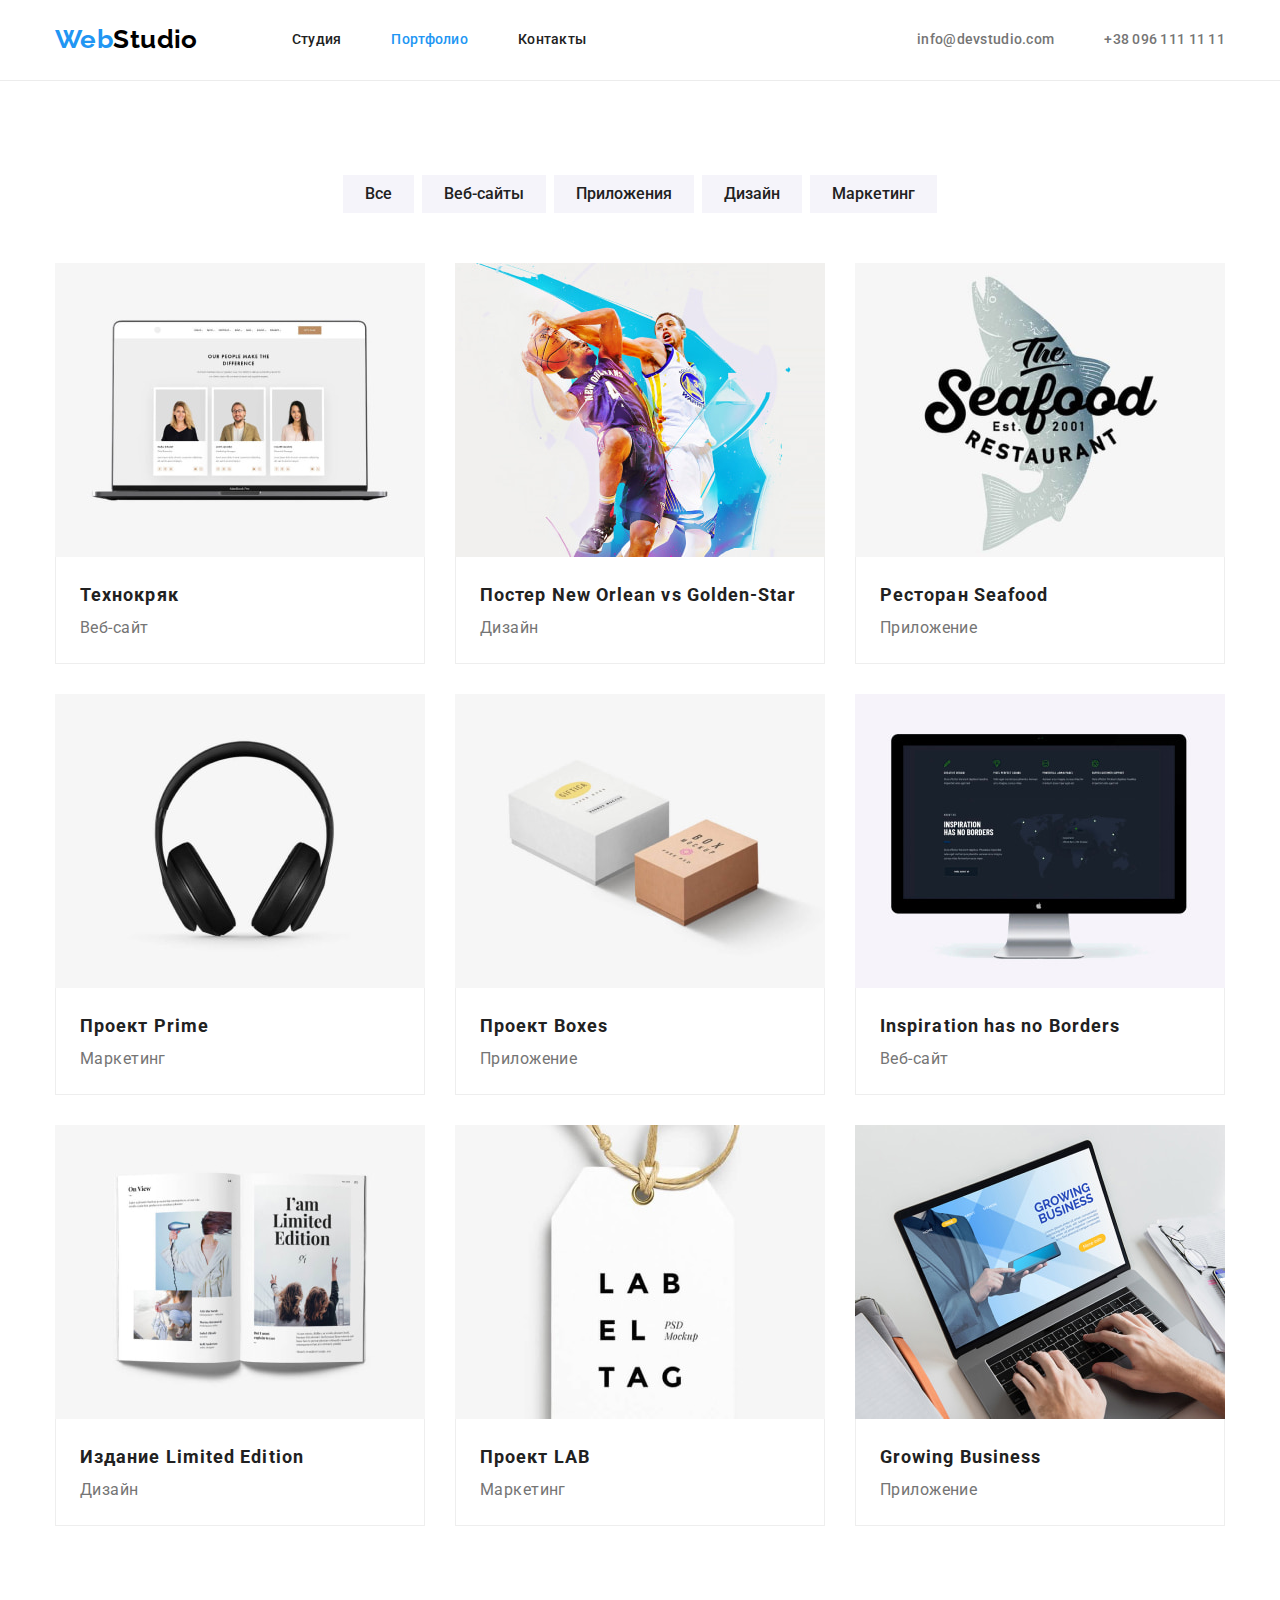
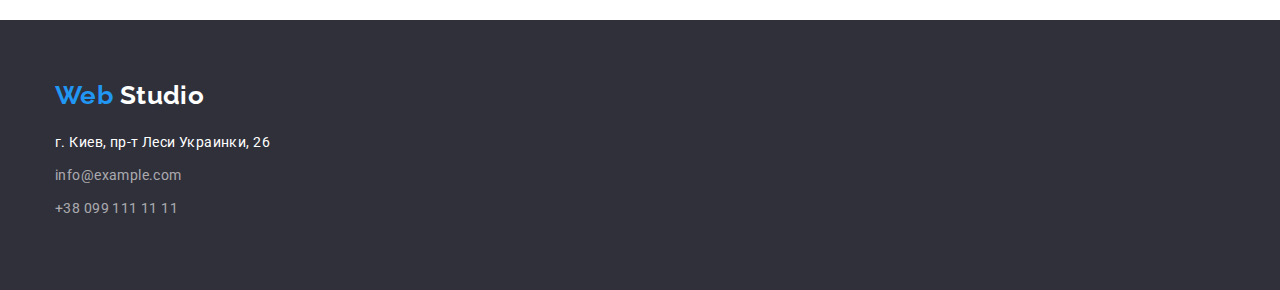
==== portfolio.html @ d034df0b "Initial commit" ====
<!DOCTYPE html>
<html lang="ru">
<head>
    <meta charset="UTF-8">
    <meta http-equiv="X-UA-Compatible" content="IE=edge">
    <meta name="viewport" content="width=device-width, initial-scale=1.0">
    <title>Portfolio</title>

    <link rel="preconnect" href="https://fonts.googleapis.com">
    <link rel="preconnect" href="https://fonts.gstatic.com" crossorigin>
    <link href="https://fonts.googleapis.com/css2?family=Raleway:wght@700&family=Roboto:wght@400;500;700;900&display=swap"
        rel="stylesheet">
    <link rel="stylesheet" href="https://cdnjs.cloudflare.com/ajax/libs/modern-normalize/1.1.0/modern-normalize.min.css">
    <link rel="stylesheet" href="./css/styles.css">
</head>
<body>
        <!-- Header -->
        <header class="header">
           <div class="container main-nav">             
                <nav class="nav">
                    <a href="./" class="logo" lang="en"><span class="logo-accent">Web</span>Studio</a>

                    <ul class="site-nav list">
                        <li class="nav-item"><a href="./" class="nav-link link">Студия</a></li>
                        <li class="nav-item"><a href="./portfolio.html" class="nav-link current-nav link">Портфолио</a></li>
                        <li class="nav-item"><a href="" class="nav-link link">Контакты</a></li>
                    </ul>
                </nav>
                
                <ul class="contact-nav list">
                    <li class="contact-item"><a href="mailto:info@devstudio.com" class="contact-link link">info@devstudio.com</a>
                    </li>
                    <li class="contact-item"><a href="tel:+380961111111" class="contact-link link">+38 096 111 11 11</a></li>
                </ul>
           </div>
        </header>
        
        
        <!-- Main -->
        <main>
            <section class="portfolio section">
                <div class="container">
                    <h2 class="section-title visually-hidden">Портфолио</h2>
                    
                    <!-- Filters -->
                    <ul class="portfolio-filters list">
                        <li class="item"><button type="button" class="portfolio-btn btn ">Все</button></li>
                        <li class="item"><button type="button" class="portfolio-btn btn">Веб-сайты</button></li>
                        <li class="item"><button type="button" class="portfolio-btn btn">Приложения</button></li>
                        <li class="item"><button type="button" class="portfolio-btn btn">Дизайн</button></li>
                        <li class="item"><button type="button" class="portfolio-btn btn">Маркетинг</button></li>
                    </ul>
                    
                    <!-- Projects -->
                    <!-- 1-3 -->
                    <ul class="portfolio-list list">
                        <li class="portfolio-item">
                            <a href="" class="portfolio-link link">
                                <div class="portfolio-thumb">
                                    <img src="./images/portfolio/img.jpg" alt="Технокряк" width="370" height="294">
                                </div>

                                <div class="portfolio-content">
                                    <h3 class="portfolio-title">Технокряк</h3>
                                    <p class="portfolio-text">Веб-сайт</p>
                               </div>  
                            </a>
                        </li>
                        
                        <li class="portfolio-item">
                            <a href="" class="portfolio-link link">
                                <div class="portfolio-thumb">
                                    <img src="./images/portfolio/img-1.jpg" alt="Постер New Orlean vs Golden Star" width="370" height="294">
                                </div>

                                <div class="portfolio-content">
                                    <h3 class="portfolio-title">Постер New Orlean vs Golden-Star</h3>
                                    <p class="portfolio-text">Дизайн</p>
                                </div>
                            </a>
                        </li>

                        <li class="portfolio-item">
                            <a href="" class="portfolio-link link">
                                <div class="portfolio-thumb">
                                    <img src="./images/portfolio/img-2.jpg" alt="Ресторан Seafood" width="370" height="294">
                                </div>

                                <div class="portfolio-content">
                                    <h3 class="portfolio-title">Ресторан Seafood</h3>
                                    <p class="portfolio-text">Приложение</p>
                                </div> 
                            </a>
                        </li>

                        <!-- 4-6 -->
                        <li class="portfolio-item">
                            <a href="" class="portfolio-link link">
                                <div class="portfolio-thumb">
                                    <img src="./images/portfolio/img-3.jpg" alt="Проект Prime" width="370" height="294">
                                </div>

                                <div class="portfolio-content">
                                    <h3 class="portfolio-title">Проект Prime</h3>
                                    <p class="portfolio-text">Маркетинг</p>
                                </div>
                            </a>
                        </li>

                        <li class="portfolio-item">
                            <a href="" class="portfolio-link link">
                                <div class="portfolio-thumb">
                                    <img src="./images/portfolio/img-4.jpg" alt="Проект Boxes" width="370" height="294">
                                </div>

                                <div class="portfolio-content">
                                    <h3 class="portfolio-title">Проект Boxes</h3>
                                    <p class="portfolio-text">Приложение</p>
                                </div>
                            </a>
                        </li>

                        <li class="portfolio-item">
                            <a href="" class="portfolio-link link">
                                <div class="portfolio-thumb">
                                    <img src="./images/portfolio/img-5.jpg" alt="Inspiration has no Borders" width="370" height="294">
                                </div>

                                <div class="portfolio-content">
                                    <h3 class="portfolio-title">Inspiration has no Borders</h3>
                                    <p class="portfolio-text">Веб-сайт</p>
                                </div>
                            </a>
                        </li>

                        <!-- 7-9 -->
                        <li class="portfolio-item">
                            <a href="" class="portfolio-link link">
                                <div class="portfolio-thumb">
                                    <img src="./images/portfolio/img-6.jpg" alt="Издание Limited Edition" width="370" height="294">
                                </div>

                                <div class="portfolio-content">
                                    <h3 class="portfolio-title">Издание Limited Edition</h3>
                                    <p class="portfolio-text">Дизайн</p>
                                </div>
                            </a>
                        </li>

                        <li class="portfolio-item">
                            <a href="" class="portfolio-link link">
                                <div class="portfolio-thumb">
                                    <img src="./images/portfolio/img-7.jpg" alt="Проект LAB" width="370" height="294">
                                </div>

                                <div class="portfolio-content">
                                    <h3 class="portfolio-title">Проект LAB</h3>
                                    <p class="portfolio-text">Маркетинг</p>
                                </div>
                            </a>
                        </li>

                        <li class="portfolio-item">
                            <a href="" class="portfolio-link link">
                                <div class="portfolio-thumb">
                                    <img src="./images/portfolio/img-8.jpg" alt="Growing Business" width="370" height="294">
                                </div>

                                <div class="portfolio-content">
                                    <h3 class="portfolio-title">Growing Business</h3>
                                    <p class="portfolio-text">Приложение</p>
                                </div>
                            </a>
                        </li>

                    </ul>
                </div>
             </section>
        </main>
        
        <!-- Footer -->
        <footer class="footer">
            <div class="container">
                <a href="./" class="logo footer-logo" lang="en"> <span class="logo-accent">Web</span> Studio</a>
                <address class="address">
                    <ul class="list">
                        <li class="address-item"><a href="https://goo.gl/maps/2UURq9KAm3fEJeZc8" target="_blank" rel="noopener noreferrer"
                                class="address-link link location">г. Киев, пр-т Леси Украинки, 26</a></li>
                        <li class="address-item"><a href="mailto:info@example.com" class="address-link link">info@example.com</a></li>
                        <li class="address-item"><a href="tel:+380991111111" class="address-link link">+38 099 111 11 11</a></li>
                    </ul>
                </address>
            </div>
        </footer>
</body>
</html>
---- css/styles.css ----
:root {
  --main-font: Roboto, sans-serif;
  --secondary-font: Raleway, sans-serif;

  --primary-txt: #757575;
  --secondary-txt: #212121;
  --accent-txt: #2196f3;

  --primary-btn-txt: #212121;
  --primary-btn-bgc: #f5f4fa;
  --secondary-btn-txt: #ffffff;
  --secondary-btn-bgc: #2196f3;

  --primary-bg: #fff;
  --secondary-bg: #f5f4fa;
  --footer-bgc: #2f303a;

  /* card-set-gap */
  --features-card-set-gap: 30px;
  --portfolio-card-set-gap: 30px;
}

body {
  font-family: var(--main-font);
  font-size: 14px;
  line-height: 1.71;
  letter-spacing: 0.03em;

  color: var(--primary-txt);
  background-color: var(--primary-bg);
}

h1,
h2,
h3,
p {
  margin: 0;
}

img {
  display: block;
  min-width: 100%;
  height: auto;
}

.container {
  width: 1200px;
  margin: 0 auto;
  padding: 0 15px;
}

.btn {
  display: inline-block;
  font-family: inherit;
  cursor: pointer;

  border: none;
}

.list {
  list-style: none;
  margin: 0;
  padding: 0;
}

.link {
  text-decoration: none;

  color: inherit;
}

.visually-hidden {
  position: absolute;
  white-space: nowrap;
  width: 1px;
  height: 1px;
  overflow: hidden;
  border: 0;
  padding: 0;
  clip: rect(0 0 0 0);
  clip-path: inset(50%);
  margin: -1px;
}

/* Header */
.header {
  border-bottom: 1px solid #ececec;
  background-color: var(--primary-bg);
}
/* Logo */
.logo {
  font-family: var(--secondary-font);
  font-weight: 700;
  font-size: 26px;
  line-height: 1.2;
  text-decoration: none;

  color: #000000;
}

.logo-accent {
  color: #2196f3;
}

/* Site-Navigation */
.main-nav {
  display: flex;
  align-items: center;
}
.nav {
  display: flex;
  align-items: center;
}
.site-nav {
  display: flex;

  margin-left: 94px;
}
.nav-item + .nav-item {
  margin-left: 50px;
}

.nav-link {
  display: block;
  padding: 32px 0;
  font-weight: 500;
  line-height: 1.14;
  letter-spacing: 0.02em;

  color: var(--secondary-txt);
}

/* Contact-navigation */

.contact-nav {
  display: flex;

  margin-left: auto;
}
.contact-item + .contact-item {
  margin-left: 50px;
}

.contact-link {
  font-weight: 500;
  line-height: 1.14;
  letter-spacing: 0.02em;
}

/* Hover-header*/
.nav-link:hover,
.nav-link:focus {
  color: var(--accent-txt);
}

.current-nav {
  color: var(--accent-txt);
}

.contact-link:hover,
.contact-link:focus {
  color: var(--accent-txt);
}

/* Main */
/* Hero */
.hero {
  padding: 200px 0;
  text-align: center;

  background-color: #2f303a;
}
.hero-title {
  margin-bottom: 30px;

  font-weight: 900;
  font-size: 44px;
  line-height: 1.36;
  letter-spacing: 0.06em;
  text-transform: uppercase;

  color: #ffffff;
}
.hero-btn {
  padding: 10px 32px;
  border-radius: 4px;

  justify-content: center;

  font-weight: 700;
  font-size: 16px;
  line-height: 1.87;
  text-align: center;
  letter-spacing: 0.06em;

  color: var(--secondary-btn-txt);
  background-color: var(--secondary-btn-bgc);
}

.hero-btn:hover {
  background-color: #188ce8;
}

/* Section */
.section {
  padding: 94px 0;
}

.section-title {
  margin-bottom: 50px;

  font-size: 36px;
  line-height: 1.167;
  text-align: center;

  color: var(--secondary-txt);
}

/* Особенности */

.features.section {
  padding-bottom: 0;
}

.features-list {
  display: flex;
  flex-wrap: wrap;
  margin-left: calc(-1 * var(--features-card-set-gap));
  margin-top: calc(-1 * var(--features-card-set-gap));
}

.features-item {
  flex-basis: calc(100% / 4 - var(--features-card-set-gap));
  margin-left: var(--features-card-set-gap);
  margin-top: var(--features-card-set-gap);
}

.features-title {
  margin-bottom: 10px;
  font-size: 14px;
  line-height: 1.14;
  text-transform: uppercase;

  color: var(--secondary-txt);
}

/* Чем мы занимаемся */

.services-list {
  display: flex;
}

.services-item + .services-item {
  margin-left: 30px;
}

/* Наша команда */
.command-section {
  background-color: var(--secondary-bg);
}

.command-list {
  display: flex;
  flex-wrap: wrap;
  margin-left: -30px;
  margin-top: -30px;
}

.command-item {
  flex-basis: calc(100% / 4 - 30px);
  margin-left: 30px;
  margin-top: 30px;

  background-color: #fff;
}

.command-content {
  padding: 30px 0;
}
.command-title {
  margin-bottom: 10px;

  font-weight: 500;
  font-size: 16px;
  line-height: 1.19;
  text-align: center;

  color: var(--secondary-txt);
}
.command-text {
  font-weight: 400;
  font-size: 16px;
  line-height: 1.19;
  text-align: center;
}

/* Portfolio */

.portfolio-btn {
  padding: 6px 22px;
  font-weight: 500;
  font-size: 16px;
  line-height: 1.62;
  text-align: center;

  color: var(--primary-btn-txt);
  background-color: var(--primary-btn-bgc);
}

.portfolio-btn:hover,
.portfolio-btn:focus {
  color: var(--secondary-btn-txt);
  background-color: var(--secondary-btn-bgc);
}

/* Portfolio cards */

.portfolio-filters {
  display: flex;
  justify-content: center;

  margin-bottom: 50px;
}
.portfolio-filters .item + .item {
  margin-left: 8px;
}

.portfolio-btn {
  padding: 6px 22px;
}

.portfolio-list {
  display: flex;
  flex-wrap: wrap;

  margin-left: calc(-1 * var(--portfolio-card-set-gap));
  margin-top: calc(-1 * var(--portfolio-card-set-gap));
}

.portfolio-item {
  flex-basis: calc(100% / 3 - var(--portfolio-card-set-gap));
  margin-left: var(--portfolio-card-set-gap);
  margin-top: var(--portfolio-card-set-gap);
}

.portfolio-content {
  padding: 20px 24px;

  border-bottom: 1px solid rgba(238, 238, 238, 1);
  border-left: 1px solid rgba(238, 238, 238, 1);
  border-right: 1px solid rgba(238, 238, 238, 1);
}
.portfolio-title {
  font-size: 18px;
  line-height: 2;
  letter-spacing: 0.06em;

  color: var(--secondary-txt);
}
.portfolio-text {
  font-size: 16px;
  line-height: 1.87;
}

/* Footer */
.footer {
  padding: 60px 0;

  background-color: var(--footer-bgc);
}
.footer-logo {
  display: block;
  margin-bottom: 20px;

  color: #ffffff;
}
.address-item {
  margin-bottom: 9px;
}
.address-link {
  font-style: normal;

  color: rgba(255, 255, 255, 0.6);
}

.address-link.location {
  color: #ffffff;
}

.address-link:hover,
.address-link:focus {
  color: var(--accent-txt);
}
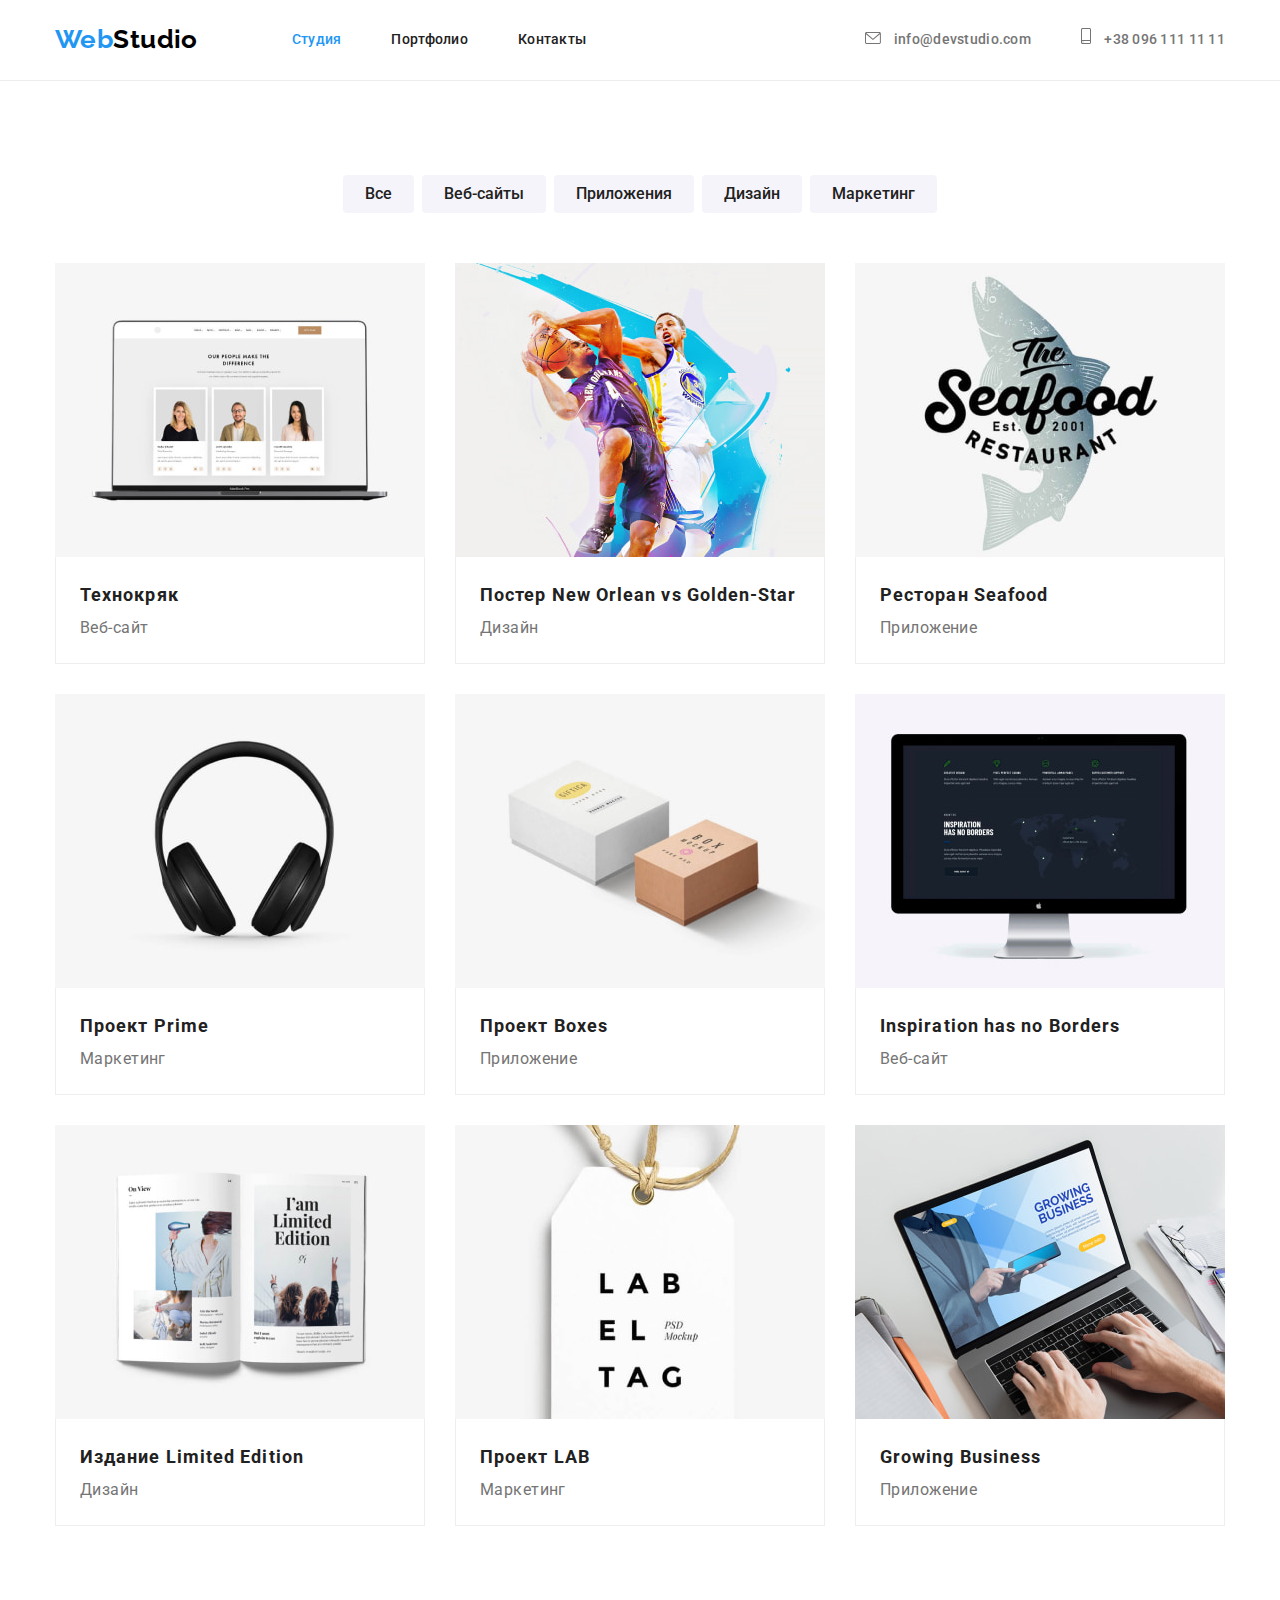
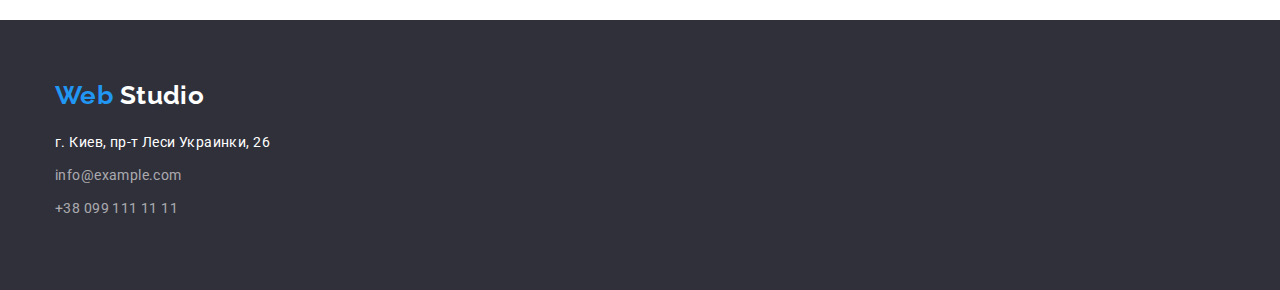
==== commit 41c3e418: "portfolio header+" ====
--- a/portfolio.html
+++ b/portfolio.html
@@ -16,23 +16,35 @@
 <body>
         <!-- Header -->
         <header class="header">
-           <div class="container main-nav">             
+            <div class="container main-nav">
                 <nav class="nav">
                     <a href="./" class="logo" lang="en"><span class="logo-accent">Web</span>Studio</a>
-
+        
                     <ul class="site-nav list">
-                        <li class="nav-item"><a href="./" class="nav-link link">Студия</a></li>
-                        <li class="nav-item"><a href="./portfolio.html" class="nav-link current-nav link">Портфолио</a></li>
+                        <li class="nav-item"><a href="./" class="nav-link current-nav link">Студия</a></li>
+                        <li class="nav-item"><a href="./portfolio.html" class="nav-link link">Портфолио</a></li>
                         <li class="nav-item"><a href="" class="nav-link link">Контакты</a></li>
                     </ul>
                 </nav>
-                
+        
                 <ul class="contact-nav list">
-                    <li class="contact-item"><a href="mailto:info@devstudio.com" class="contact-link link">info@devstudio.com</a>
+                    <li class="contact-item">
+                        <a href="mailto:info@devstudio.com" class="contact-link link">
+                            <svg class="contact-icon" width="16" height="12">
+                                <use href="./images/icons.svg#icon-envelope"></use>
+                            </svg>
+                            info@devstudio.com
+                        </a>
                     </li>
-                    <li class="contact-item"><a href="tel:+380961111111" class="contact-link link">+38 096 111 11 11</a></li>
+                    <li class="contact-item">
+                        <a href="tel:+380961111111" class="contact-link link">
+                            <svg class="contact-icon" width="10" height="16">
+                                <use href="./images/icons.svg#icon-smartphone"></use>
+                            </svg>
+                            +38 096 111 11 11</a>
+                    </li>
                 </ul>
-           </div>
+            </div>
         </header>
         
         
--- a/css/styles.css
+++ b/css/styles.css
@@ -55,6 +55,7 @@
   cursor: pointer;
 
   border: none;
+  border-radius: 4px;
 }
 
 .list {
@@ -147,6 +148,12 @@
   letter-spacing: 0.02em;
 }
 
+.contact-icon {
+  margin-right: 10px;
+
+  fill: currentColor;
+}
+
 /* Hover-header*/
 .nav-link:hover,
 .nav-link:focus {
@@ -170,6 +177,17 @@
 
   background-color: #2f303a;
 }
+.overlay {
+  max-width: 1600px;
+  height: 600px;
+  margin: 0 auto;
+  background-image: linear-gradient(to right, rgba(47, 48, 58, 0.4), rgba(47, 48, 58, 0.4)),
+    url(../images/hero-bg-pic.jpg);
+  background-repeat: no-repeat;
+  background-position: center;
+  background-size: cover;
+}
+
 .hero-title {
   margin-bottom: 30px;
 
@@ -183,7 +201,6 @@
 }
 .hero-btn {
   padding: 10px 32px;
-  border-radius: 4px;
 
   justify-content: center;
 
@@ -234,7 +251,15 @@
   margin-left: var(--features-card-set-gap);
   margin-top: var(--features-card-set-gap);
 }
-
+.features-icon-bgc {
+  padding: 25px 100px;
+  margin-bottom: 30px;
+  background-color: #f5f4fa;
+}
+.features-icon {
+  width: 70px;
+  height: 70px;
+}
 .features-title {
   margin-bottom: 10px;
   font-size: 14px;
@@ -272,6 +297,10 @@
   margin-top: 30px;
 
   background-color: #fff;
+
+  box-shadow: 0px 1px 3px rgba(0, 0, 0, 0.12), 0px 1px 1px rgba(0, 0, 0, 0.14),
+    0px 2px 1px rgba(0, 0, 0, 0.2);
+  border-radius: 0px 0px 4px 4px;
 }
 
 .command-content {
@@ -294,7 +323,17 @@
   text-align: center;
 }
 
-/* Portfolio */
+/* Portfolio filters (buttons) */
+
+.portfolio-filters {
+  display: flex;
+  justify-content: center;
+
+  margin-bottom: 50px;
+}
+.portfolio-filters .item + .item {
+  margin-left: 8px;
+}
 
 .portfolio-btn {
   padding: 6px 22px;
@@ -311,23 +350,12 @@
 .portfolio-btn:focus {
   color: var(--secondary-btn-txt);
   background-color: var(--secondary-btn-bgc);
+
+  box-shadow: 0px 3px 1px rgba(0, 0, 0, 0.1), 0px 1px 2px rgba(0, 0, 0, 0.08),
+    0px 2px 2px rgba(0, 0, 0, 0.12);
 }
 
 /* Portfolio cards */
-
-.portfolio-filters {
-  display: flex;
-  justify-content: center;
-
-  margin-bottom: 50px;
-}
-.portfolio-filters .item + .item {
-  margin-left: 8px;
-}
-
-.portfolio-btn {
-  padding: 6px 22px;
-}
 
 .portfolio-list {
   display: flex;
@@ -342,13 +370,18 @@
   margin-left: var(--portfolio-card-set-gap);
   margin-top: var(--portfolio-card-set-gap);
 }
+.portfolio-item:hover,
+.portfolio-item:focus {
+  box-shadow: 0px 1px 1px rgba(0, 0, 0, 0.12), 0px 4px 4px rgba(0, 0, 0, 0.06),
+    1px 4px 6px rgba(0, 0, 0, 0.16);
+}
 
 .portfolio-content {
   padding: 20px 24px;
 
-  border-bottom: 1px solid rgba(238, 238, 238, 1);
-  border-left: 1px solid rgba(238, 238, 238, 1);
-  border-right: 1px solid rgba(238, 238, 238, 1);
+  border-bottom: 1px solid #eeeeee;
+  border-left: 1px solid #eeeeee;
+  border-right: 1px solid #eeeeee;
 }
 .portfolio-title {
   font-size: 18px;
@@ -391,3 +424,35 @@
 .address-link:focus {
   color: var(--accent-txt);
 }
+.footer-social-title {
+  font-weight: 700;
+  font-size: 14px;
+  line-height: 1.14;
+  text-transform: uppercase;
+
+  color: #ffffff;
+}
+.footer-social-list {
+  display: flex;
+}
+
+.footer-social-item:hover {
+  background-color: #2196f3;
+}
+
+.footer-social-link {
+  display: block;
+  width: 44px;
+  height: 44px;
+  padding: 12px;
+  cursor: pointer;
+
+  background-color: rgba(255, 255, 255, 0.1);
+
+  border-radius: 50%;
+}
+
+.footer-icon {
+  width: 20px;
+  height: 20px;
+}
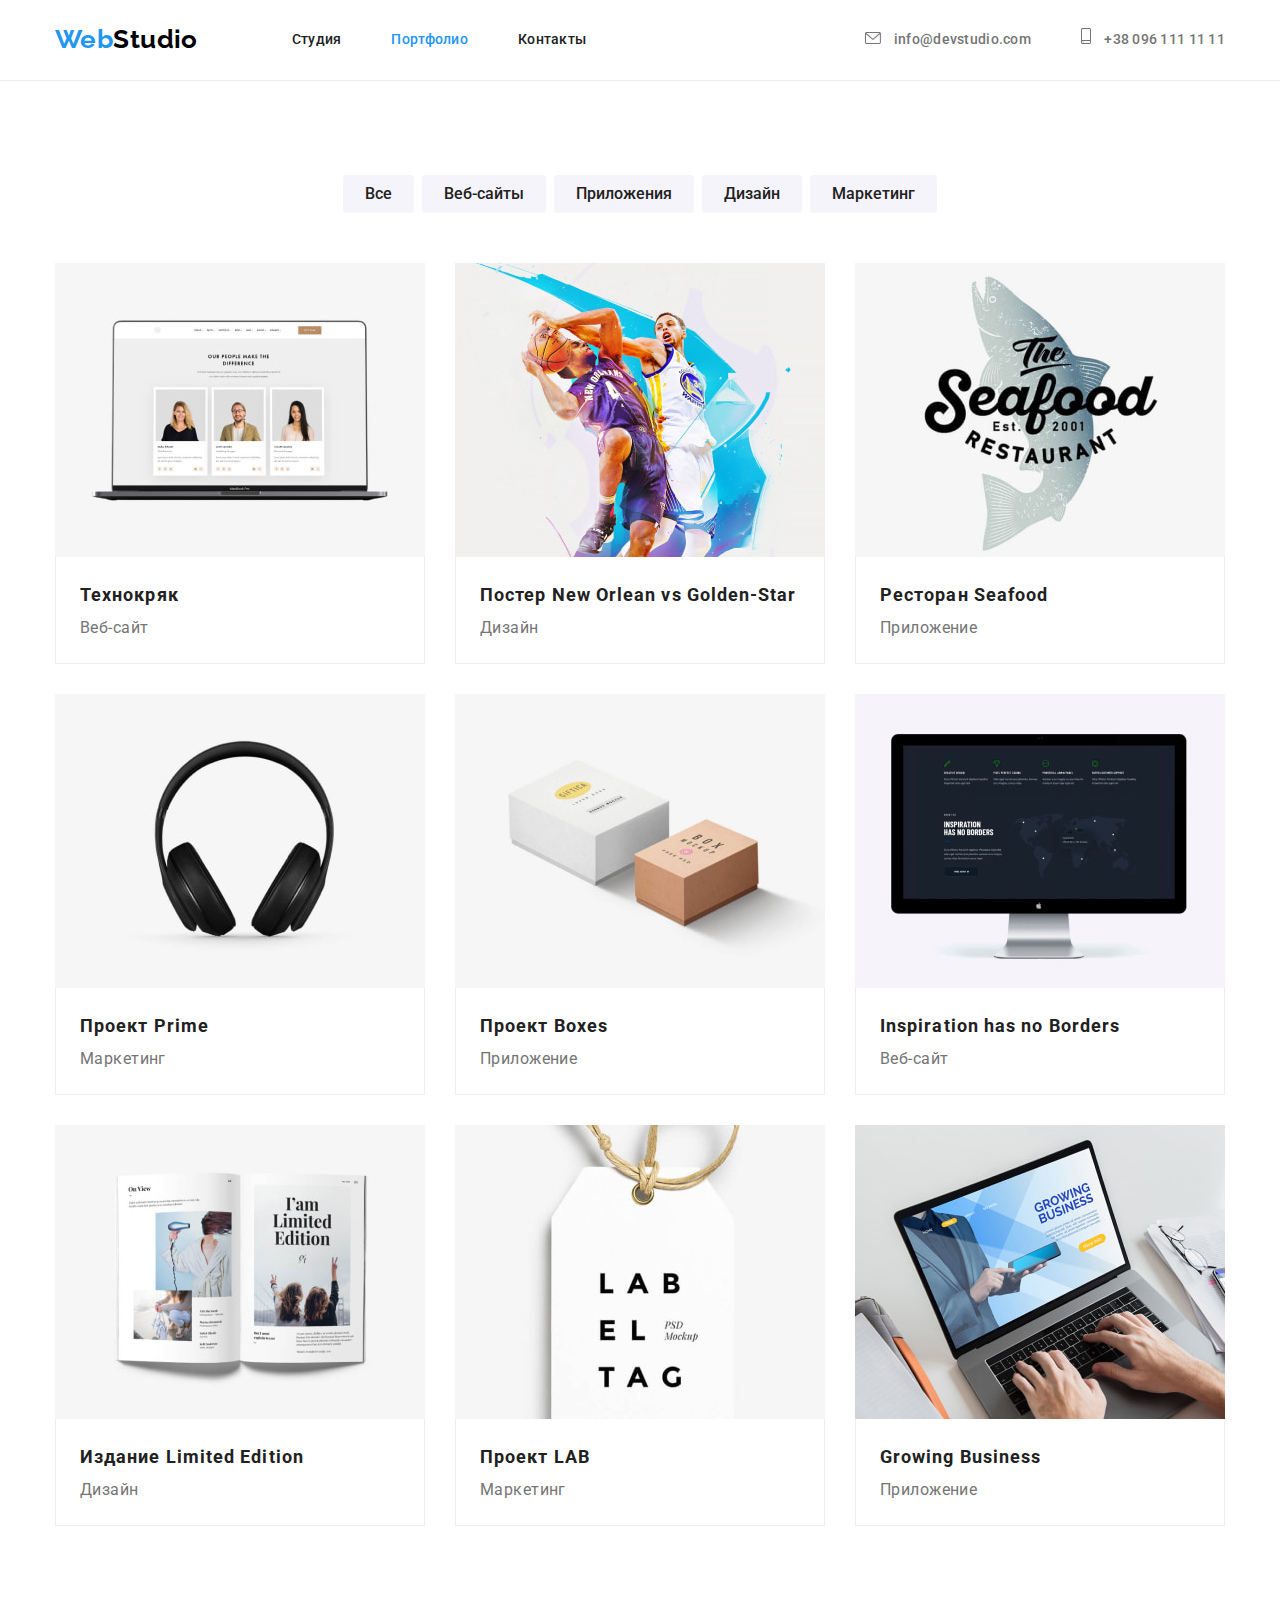
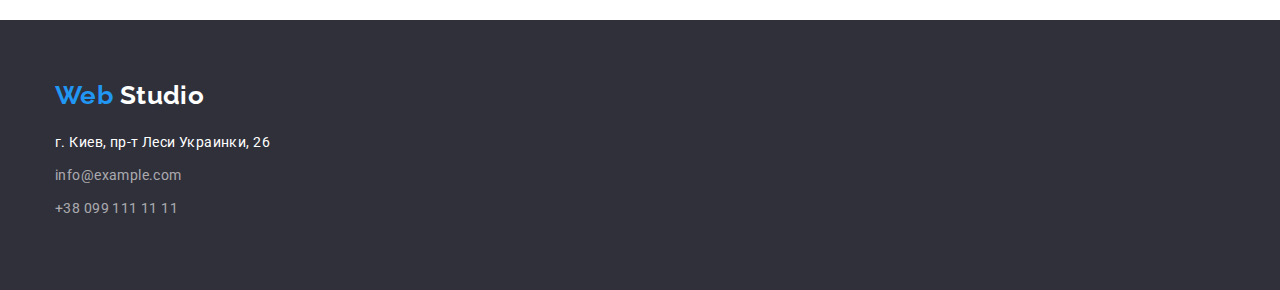
==== commit ff2c49dc: "Update portfolio.html" ====
--- a/portfolio.html
+++ b/portfolio.html
@@ -21,8 +21,8 @@
                     <a href="./" class="logo" lang="en"><span class="logo-accent">Web</span>Studio</a>
         
                     <ul class="site-nav list">
-                        <li class="nav-item"><a href="./" class="nav-link current-nav link">Студия</a></li>
-                        <li class="nav-item"><a href="./portfolio.html" class="nav-link link">Портфолио</a></li>
+                        <li class="nav-item"><a href="./" class="nav-link link">Студия</a></li>
+                        <li class="nav-item"><a href="./portfolio.html" class="nav-link current-nav link">Портфолио</a></li>
                         <li class="nav-item"><a href="" class="nav-link link">Контакты</a></li>
                     </ul>
                 </nav>
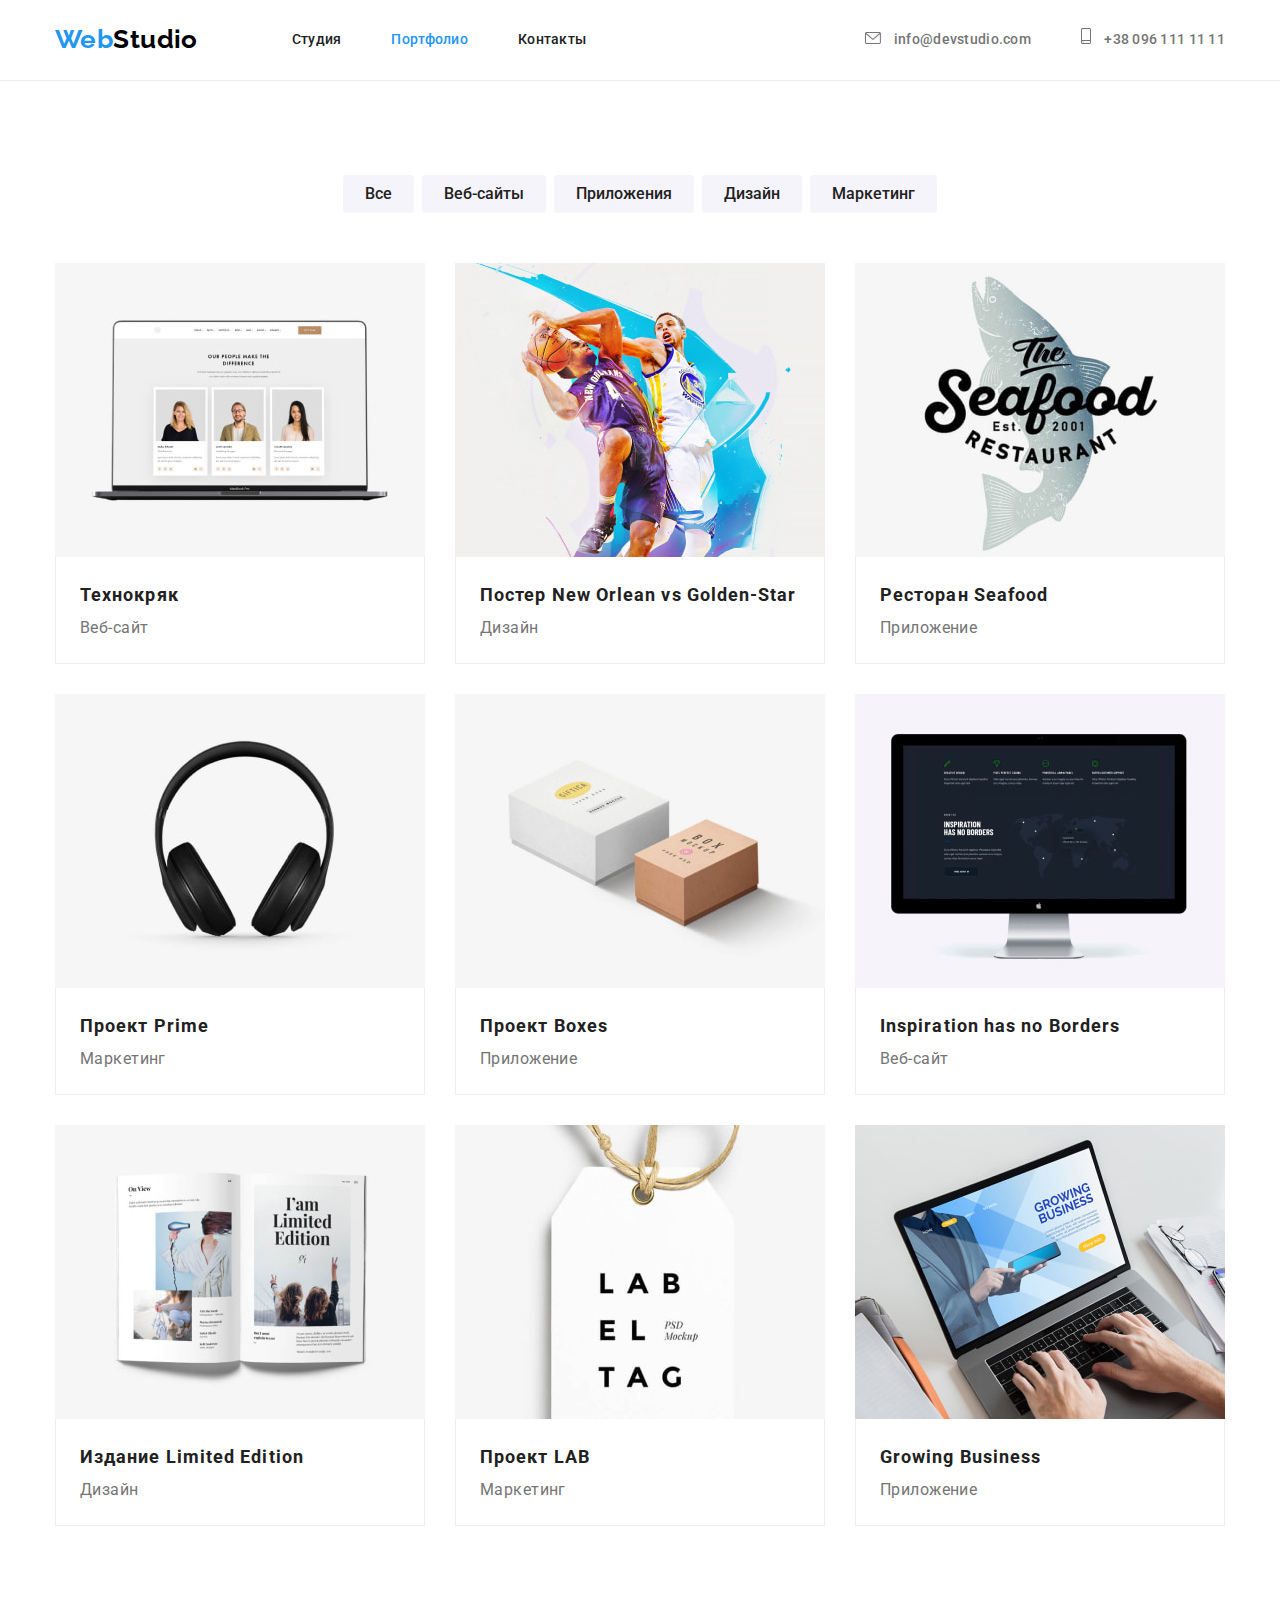
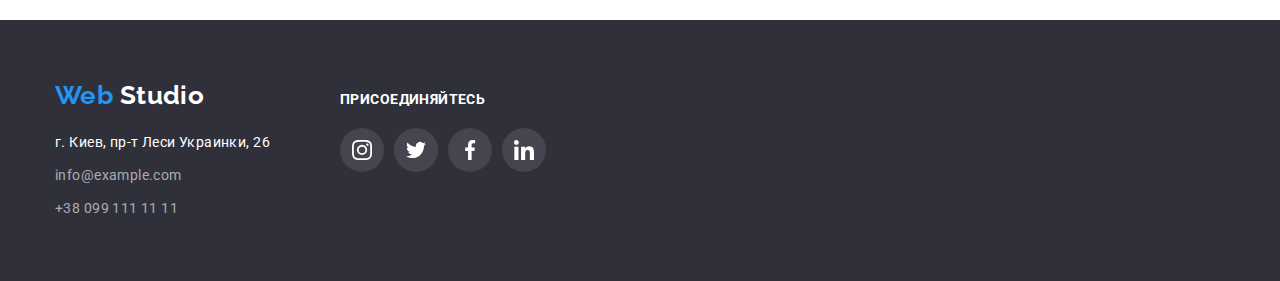
==== commit d06e27a1: "portfolio footer" ====
--- a/portfolio.html
+++ b/portfolio.html
@@ -192,16 +192,61 @@
         
         <!-- Footer -->
         <footer class="footer">
-            <div class="container">
-                <a href="./" class="logo footer-logo" lang="en"> <span class="logo-accent">Web</span> Studio</a>
-                <address class="address">
-                    <ul class="list">
-                        <li class="address-item"><a href="https://goo.gl/maps/2UURq9KAm3fEJeZc8" target="_blank" rel="noopener noreferrer"
-                                class="address-link link location">г. Киев, пр-т Леси Украинки, 26</a></li>
-                        <li class="address-item"><a href="mailto:info@example.com" class="address-link link">info@example.com</a></li>
-                        <li class="address-item"><a href="tel:+380991111111" class="address-link link">+38 099 111 11 11</a></li>
-                    </ul>
-                </address>
+            <div class="container footer-column">
+        
+                <div class="footer-main-column">
+                    <a href="./" class="logo footer-logo" lang="en"> <span class="logo-accent">Web</span> Studio</a>
+                    <address class="address">
+                        <ul class="list">
+                            <li class="address-item"><a href="https://goo.gl/maps/2UURq9KAm3fEJeZc8" target="_blank"
+                                    rel="noopener noreferrer" class="address-link link location">г. Киев, пр-т Леси Украинки,
+                                    26</a></li>
+                            <li class="address-item"><a href="mailto:info@example.com"
+                                    class="address-link link">info@example.com</a></li>
+                            <li class="address-item"><a href="tel:+380991111111" class="address-link link">+38 099 111 11 11</a>
+                            </li>
+                        </ul>
+                    </address>
+                </div>
+                <div class="footer-social-column">
+                    <p class="footer-icon-title">присоединяйтесь</p>
+                    <ul class="footer-icon-list list">
+                        <li class="footer-icon-item">
+                            <a href="" class="footer-icon-link">
+                                <svg class="footer-icon">
+                                    <use href="./images/icons.svg#icon-instagram"></use>
+                                </svg>
+                            </a>
+                        </li>
+        
+                        <li class="footer-icon-item">
+                            <a href="" class="footer-icon-link">
+                                <svg class="footer-icon">
+                                    <use href="./images/icons.svg#icon-twitter"></use>
+                                </svg>
+                            </a>
+                        </li>
+        
+                        <li class="footer-icon-item">
+                            <a href="" class="footer-icon-link">
+                                <svg class="footer-icon">
+                                    <use href="./images/icons.svg#icon-facebook"></use>
+                                </svg>
+                            </a>
+                        </li>
+        
+                        <li class="footer-icon-item">
+                            <a href="" class="footer-icon-link">
+                                <svg class="footer-icon">
+                                    <use href="./images/icons.svg#icon-linkedin"></use>
+                                </svg>
+                            </a>
+                        </li>
+                    </ul>
+                </div>
+        
+        
+        
             </div>
         </footer>
 </body>
--- a/css/styles.css
+++ b/css/styles.css
@@ -14,6 +14,8 @@
   --primary-bg: #fff;
   --secondary-bg: #f5f4fa;
   --footer-bgc: #2f303a;
+
+  --accent-icon-hover: #2196f3;
 
   /* card-set-gap */
   --features-card-set-gap: 30px;
@@ -317,12 +319,78 @@
   color: var(--secondary-txt);
 }
 .command-text {
+  margin-bottom: 16px;
+
   font-weight: 400;
   font-size: 16px;
   line-height: 1.19;
   text-align: center;
 }
 
+.command-icon-list {
+  display: flex;
+  justify-content: center;
+}
+
+.command-icon-item + .command-icon-item {
+  margin-left: 10px;
+}
+.command-icon-link {
+  display: block;
+  width: 44px;
+  height: 44px;
+
+  padding: 12px;
+}
+
+.command-icon {
+  width: 20px;
+  height: 20px;
+
+  fill: #afb1b8;
+}
+
+.command-icon-link:hover {
+  background-color: var(--accent-icon-hover);
+  border-radius: 50%;
+}
+.command-icon-link:hover .command-icon {
+  fill: #ffffff;
+}
+
+/* Постоянные клиенты */
+.clients-list {
+  display: flex;
+  justify-content: center;
+}
+.clients-item {
+  width: 170px;
+  height: 92px;
+
+  padding: 16px 32px;
+
+  border: 1px solid #afb1b8;
+  border-radius: 4px;
+}
+
+.clients-item + .clients-item {
+  margin-left: 30px;
+}
+.clients-link {
+  fill: #afb1b8;
+}
+.clients-item:hover .clients-icon {
+  fill: var(--accent-icon-hover);
+}
+
+.clients-item:hover {
+  border: 1px solid var(--accent-icon-hover);
+}
+
+.clients-icon {
+  width: 106px;
+  height: 60px;
+}
 /* Portfolio filters (buttons) */
 
 .portfolio-filters {
@@ -397,9 +465,18 @@
 
 /* Footer */
 .footer {
+  background-color: var(--footer-bgc);
+}
+.footer-column {
+  display: flex;
+}
+.footer-main-column {
   padding: 60px 0;
-
-  background-color: var(--footer-bgc);
+}
+.footer-social-column {
+  margin-left: 70px;
+  padding-top: 72px;
+  padding-bottom: 100px;
 }
 .footer-logo {
   display: block;
@@ -407,8 +484,8 @@
 
   color: #ffffff;
 }
-.address-item {
-  margin-bottom: 9px;
+.address-item + .address-item {
+  margin-top: 9px;
 }
 .address-link {
   font-style: normal;
@@ -424,7 +501,11 @@
 .address-link:focus {
   color: var(--accent-txt);
 }
-.footer-social-title {
+
+/* Footer icons */
+.footer-icon-title {
+  margin-bottom: 20px;
+
   font-weight: 700;
   font-size: 14px;
   line-height: 1.14;
@@ -432,15 +513,14 @@
 
   color: #ffffff;
 }
-.footer-social-list {
-  display: flex;
-}
-
-.footer-social-item:hover {
-  background-color: #2196f3;
-}
-
-.footer-social-link {
+.footer-icon-list {
+  display: flex;
+}
+.footer-icon-item + .footer-icon-item {
+  margin-left: 10px;
+}
+
+.footer-icon-link {
   display: block;
   width: 44px;
   height: 44px;
@@ -448,8 +528,16 @@
   cursor: pointer;
 
   background-color: rgba(255, 255, 255, 0.1);
+  fill: #ffffff;
 
   border-radius: 50%;
+}
+.footer-icon-link:hover {
+  background-color: var(--accent-icon-hover);
+}
+
+.footer-icon-link:hover .footer-icon {
+  filter: drop-shadow(0px 4px 4px rgba(0, 0, 0, 0.25));
 }
 
 .footer-icon {
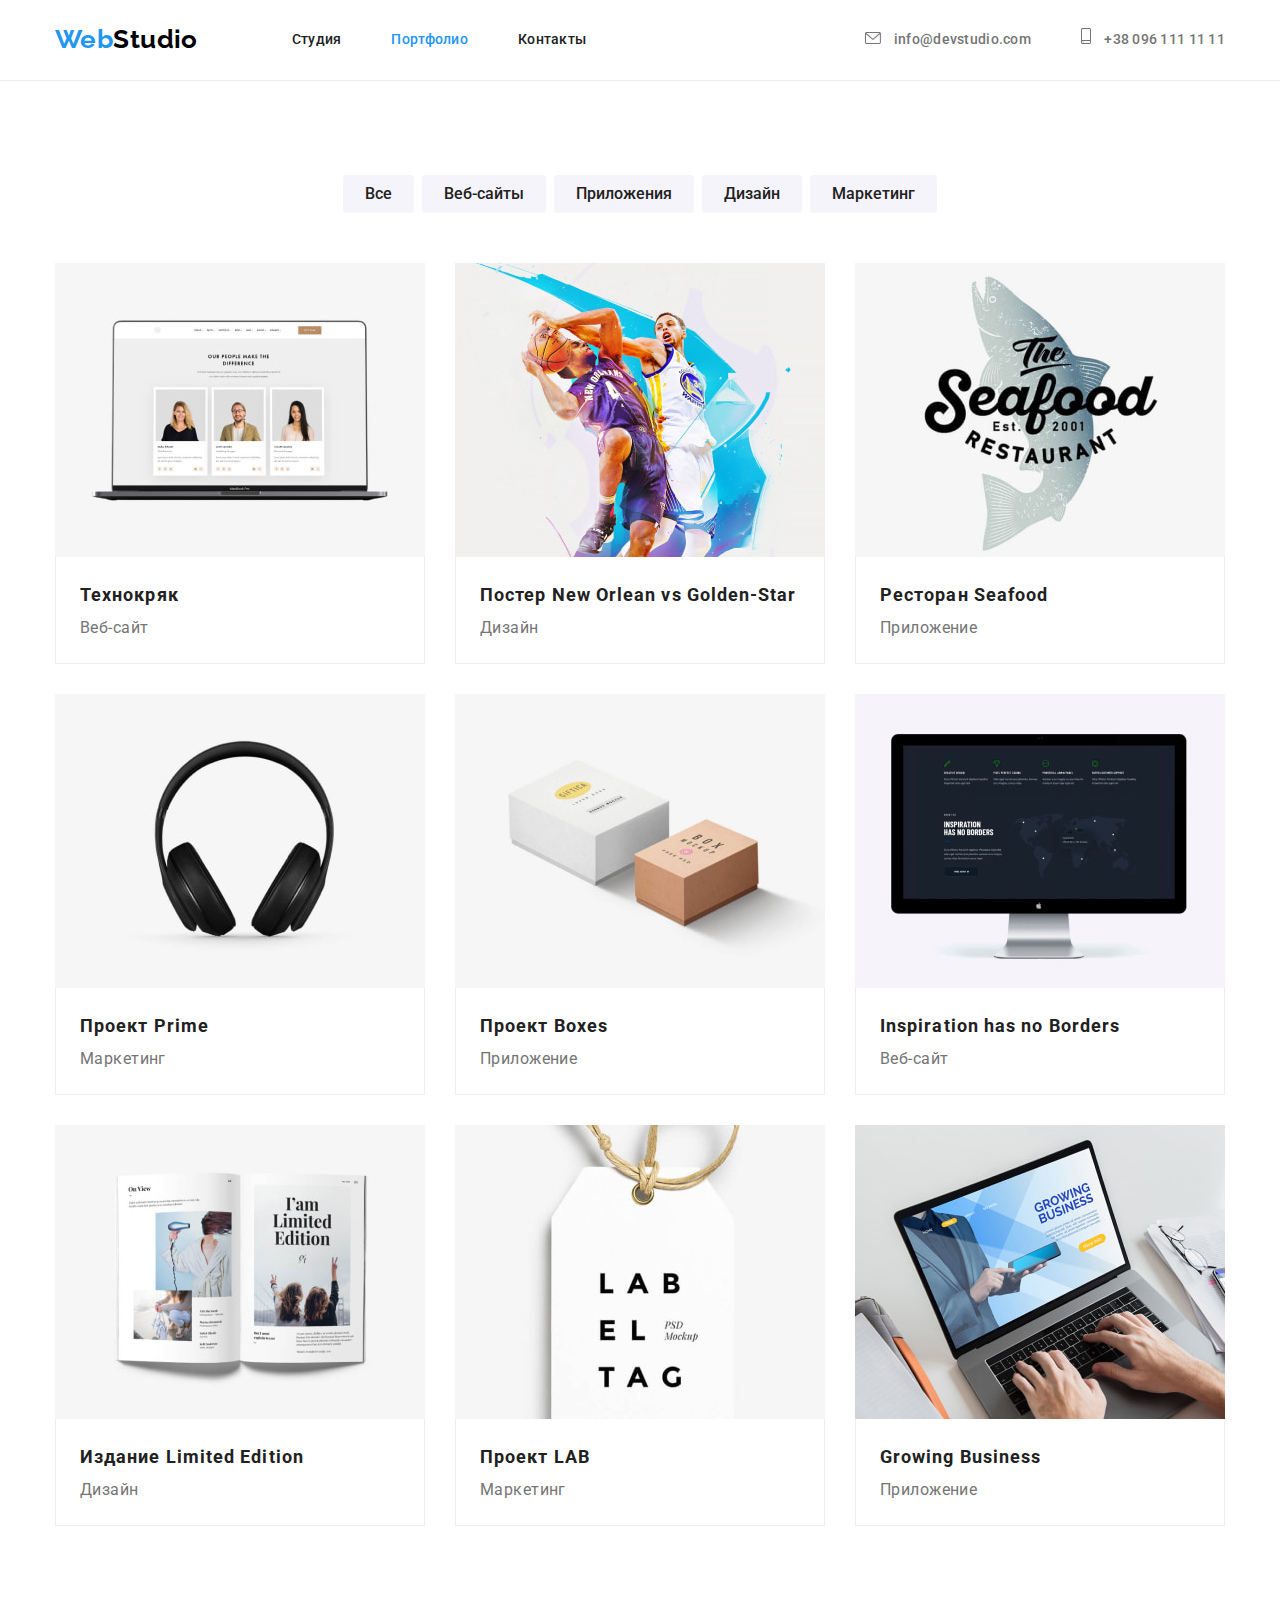
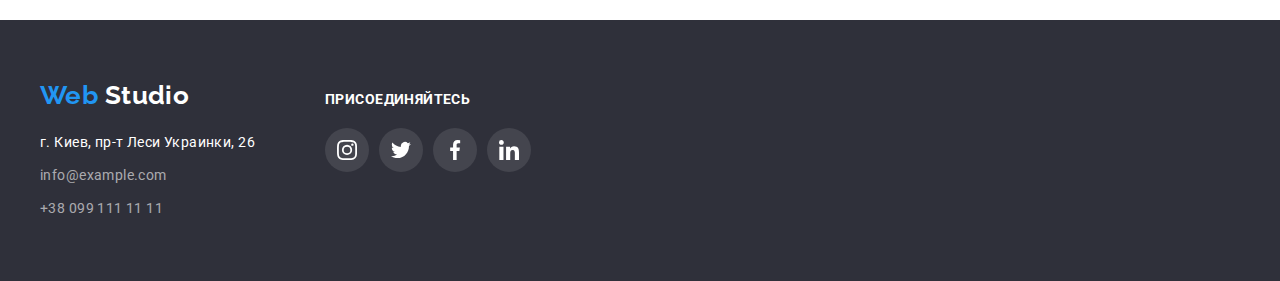
==== commit e5a492d2: "small thing" ====
--- a/portfolio.html
+++ b/portfolio.html
@@ -209,7 +209,7 @@
                     </address>
                 </div>
                 <div class="footer-social-column">
-                    <p class="footer-icon-title">присоединяйтесь</p>
+                    <span class="footer-icon-title">присоединяйтесь</span>
                     <ul class="footer-icon-list list">
                         <li class="footer-icon-item">
                             <a href="" class="footer-icon-link">
@@ -244,8 +244,6 @@
                         </li>
                     </ul>
                 </div>
-        
-        
         
             </div>
         </footer>
--- a/css/styles.css
+++ b/css/styles.css
@@ -216,7 +216,8 @@
   background-color: var(--secondary-btn-bgc);
 }
 
-.hero-btn:hover {
+.hero-btn:hover,
+.hero-btn:focus {
   background-color: #188ce8;
 }
 
@@ -254,8 +255,12 @@
   margin-top: var(--features-card-set-gap);
 }
 .features-icon-bgc {
-  padding: 25px 100px;
+  display: flex;
+  justify-content: center;
+  align-items: center;
+  height: 120px;
   margin-bottom: 30px;
+
   background-color: #f5f4fa;
 }
 .features-icon {
@@ -339,7 +344,6 @@
   display: block;
   width: 44px;
   height: 44px;
-
   padding: 12px;
 }
 
@@ -350,11 +354,13 @@
   fill: #afb1b8;
 }
 
-.command-icon-link:hover {
+.command-icon-link:hover,
+.command-icon-link:focus {
   background-color: var(--accent-icon-hover);
   border-radius: 50%;
 }
-.command-icon-link:hover .command-icon {
+.command-icon-link:hover .command-icon,
+.command-icon-link:focus .command-icon {
   fill: #ffffff;
 }
 
@@ -366,24 +372,28 @@
 .clients-item {
   width: 170px;
   height: 92px;
-
-  padding: 16px 32px;
-
+}
+
+.clients-item + .clients-item {
+  margin-left: 30px;
+}
+.clients-link {
+  display: flex;
+  justify-content: center;
+  align-items: center;
+  height: 92px;
+
+  fill: #afb1b8;
   border: 1px solid #afb1b8;
   border-radius: 4px;
 }
-
-.clients-item + .clients-item {
-  margin-left: 30px;
-}
-.clients-link {
-  fill: #afb1b8;
-}
-.clients-item:hover .clients-icon {
+.clients-link:hover .clients-icon,
+.clients-link:focus .clients-icon {
   fill: var(--accent-icon-hover);
 }
 
-.clients-item:hover {
+.clients-link:hover,
+.clients-link:focus {
   border: 1px solid var(--accent-icon-hover);
 }
 
@@ -469,15 +479,12 @@
 }
 .footer-column {
   display: flex;
-}
-.footer-main-column {
   padding: 60px 0;
-}
-.footer-social-column {
-  margin-left: 70px;
-  padding-top: 72px;
-  padding-bottom: 100px;
-}
+  align-items: baseline;
+}
+
+/* Footer column 1 */
+
 .footer-logo {
   display: block;
   margin-bottom: 20px;
@@ -502,8 +509,14 @@
   color: var(--accent-txt);
 }
 
+/* Footer column 2*/
+.footer-social-column {
+  margin-left: 70px;
+}
+
 /* Footer icons */
 .footer-icon-title {
+  display: block;
   margin-bottom: 20px;
 
   font-weight: 700;
@@ -525,18 +538,19 @@
   width: 44px;
   height: 44px;
   padding: 12px;
-  cursor: pointer;
 
   background-color: rgba(255, 255, 255, 0.1);
   fill: #ffffff;
 
   border-radius: 50%;
 }
-.footer-icon-link:hover {
+.footer-icon-link:hover,
+.footer-icon-link:focus {
   background-color: var(--accent-icon-hover);
 }
 
-.footer-icon-link:hover .footer-icon {
+.footer-icon-link:hover .footer-icon,
+.footer-icon-link:focus .footer-icon {
   filter: drop-shadow(0px 4px 4px rgba(0, 0, 0, 0.25));
 }
 
